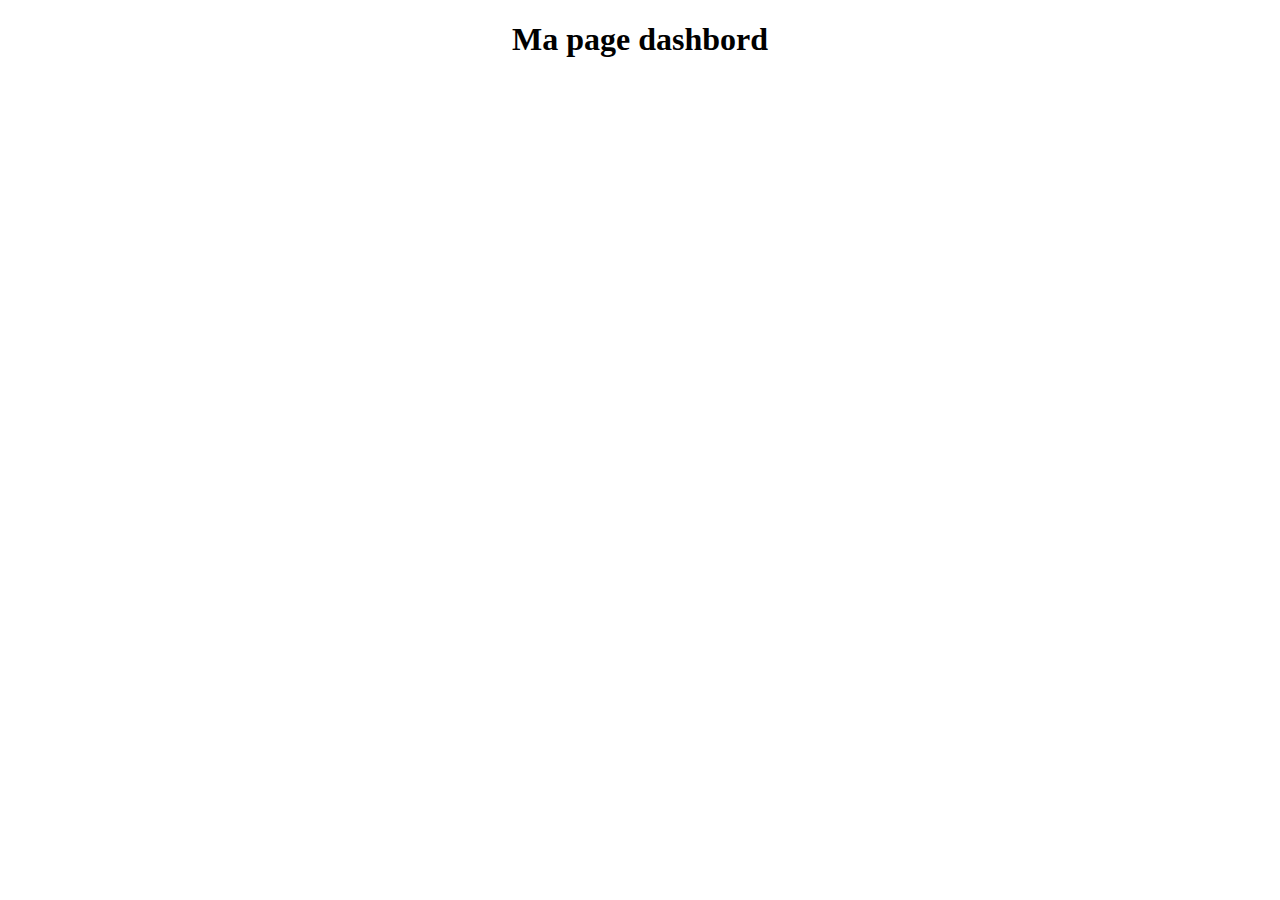
==== index.html @ f9341e6b "demo" ====
<!DOCTYPE html>
<html lang="en">
<head>
  <meta charset="UTF-8">
  <meta http-equiv="X-UA-Compatible" content="IE=edge">
  <meta name="viewport" content="width=device-width, initial-scale=1.0">
  <link rel="stylesheet" href="css/style.css">
  <link rel="stylesheet" href="css/all.min.css">
  <link rel="stylesheet" href="https://fonts.googleapis.com/css?family=Lato|Roboto|Montserrat|Jost|">

  <title>dashbord</title>
</head>
<body>

    <h1 style="text-align: center;">Ma page dashbord</h1>
  <script src="js/admin.js"></script>
</body>
</html>
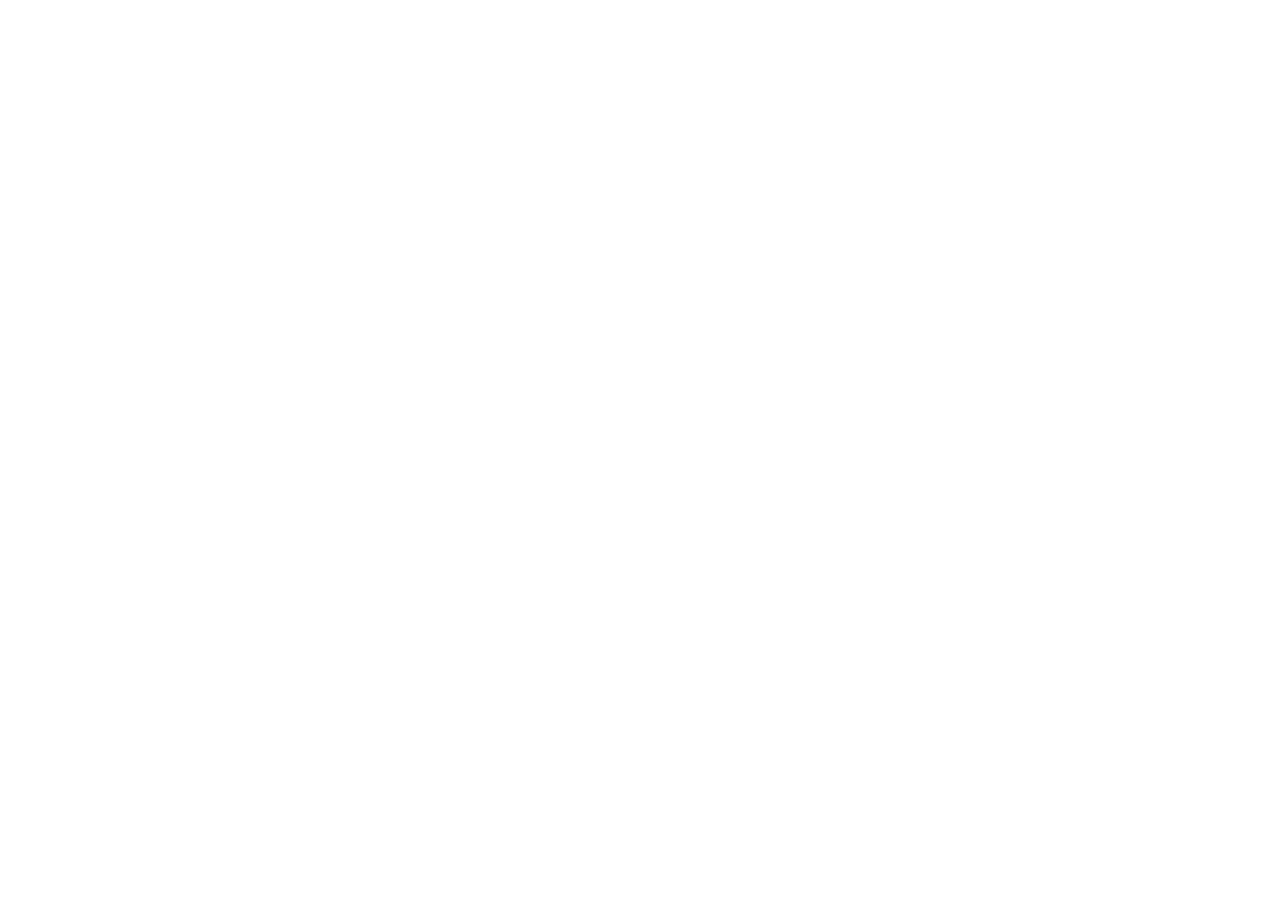
==== commit 2ff2a0f8: "demo" ====
--- a/index.html
+++ b/index.html
@@ -6,13 +6,15 @@
   <meta name="viewport" content="width=device-width, initial-scale=1.0">
   <link rel="stylesheet" href="css/style.css">
   <link rel="stylesheet" href="css/all.min.css">
-  <link rel="stylesheet" href="https://fonts.googleapis.com/css?family=Lato|Roboto|Montserrat|Jost|">
+  <link rel="stylesheet" href="https://fonts.googleapis.com/css?family=Lato|Poppins|Montserrat|Roboto|Nunito|">
 
   <title>dashbord</title>
 </head>
 <body>
+  
 
-    <h1 style="text-align: center;">Ma page dashbord</h1>
-  <script src="js/admin.js"></script>
+
+
+    <script src="js/admin.js"></script>
 </body>
 </html>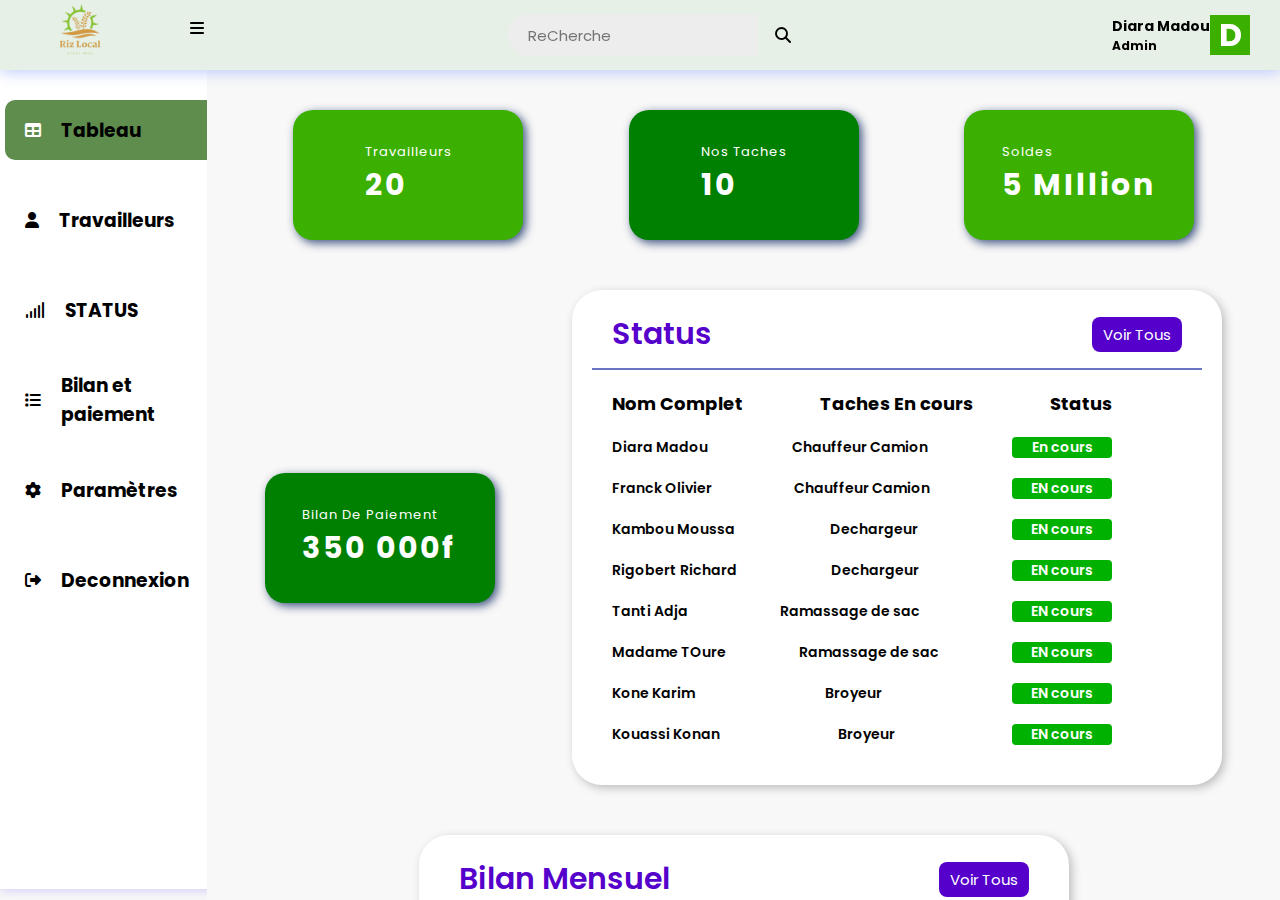
==== commit e0c82f03: "demo" ====
--- a/index.html
+++ b/index.html
@@ -5,16 +5,285 @@
   <meta http-equiv="X-UA-Compatible" content="IE=edge">
   <meta name="viewport" content="width=device-width, initial-scale=1.0">
   <link rel="stylesheet" href="css/style.css">
-  <link rel="stylesheet" href="css/all.min.css">
+  <link rel="stylesheet" href="https://cdnjs.cloudflare.com/ajax/libs/font-awesome/6.3.0/css/all.min.css">
   <link rel="stylesheet" href="https://fonts.googleapis.com/css?family=Lato|Poppins|Montserrat|Roboto|Nunito|">
 
+  <link rel="shortcut icon" href="image/logoDiara.jpg" type="image/x-icon" />
   <title>dashbord</title>
 </head>
 <body>
   
-
-
-
-    <script src="js/admin.js"></script>
+  
+  
+    <!-- Header -->
+    <header>
+  
+          <div class="logosec">
+              <div class="logo"><img width="100px"  height="100px" src="image/logo.png" alt=""></div>
+              <i class="fa-solid fa-bars icn menuicn"></i>
+          </div>
+      
+          <div class="searchbar">
+            <input type="text" placeholder="ReCherche">
+            <div class="searchbtn">
+              <i class="fa-solid fa-magnifying-glass"></i>
+            </div>
+          </div>
+      
+          <div class="message">
+            <div class="adminUser">
+                  <h3 >Diara Madou</h3>
+                  <h4>Admin</h4>
+            </div>
+            <div class="dp">
+            <h1>D</h1>
+            </div>
+          </div>
+  
+    </header>
+  
+
+
+    <!-- Navigation -->
+    <div class="main-container">
+      <div class="navcontainer">
+        <nav class="nav">
+            <div class="nav-upper-options">
+                <div class="nav-option option1">
+                  <i class="fa-solid fa-table"></i>
+                  <h3> <a href="html/admin.html">Tableau</a></h3>
+                </div>
+    
+                <div class="option2 nav-option">
+                  <i class="fa-solid fa-user"></i>
+                  <h3> <a href="html/tableau.html">Travailleurs</a></h3>
+                </div>
+                  <div class="nav-option option3">
+                    <i class="fa-solid fa-signal"></i>
+                    <h3> STATUS</h3>
+                  </div>
+        
+                  <div class="nav-option option4">
+                    <i class="fa-solid fa-list"></i>
+                    <h3> Bilan et paiement</h3>
+                  </div>
+        
+                
+        
+                  <div class="nav-option option6">
+                    <i class="fa-solid fa-gear"></i>
+                    <h3> Paramètres</h3>
+                  </div>
+        
+                  <div class="nav-option logout">
+                    <i class="fas fa-sign-out-alt"></i>
+                    <h3>Deconnexion</h3>
+                  </div>
+    
+            </div>
+        </nav>
+      </div>
+      
+      <div class="main">
+  
+        <div class="searchbar2">
+          <input type="text"
+            name=""
+            id=""
+            placeholder="Search">
+          <div class="searchbtn">
+          <img src=
+  "https://media.geeksforgeeks.org/wp-content/uploads/20221210180758/Untitled-design-(28).png"
+              class="icn srchicn"
+              alt="search-button">
+          </div>
+        </div>
+  
+        <div class="box-container">
+  
+          <div class="box box1">
+            <div class="text">
+              <h2 class="topic">Travailleurs</h2>
+              <h2 class="topic-heading">20</h2>
+            </div>
+  
+          
+          </div>
+  
+          <div class="box box2">
+            <div class="text">
+              <h2 class="topic">Nos Taches</h2>
+              <h2 class="topic-heading">10</h2>
+            </div>
+  
+        
+          </div>
+  
+          <div class="box box3">
+            <div class="text">
+              <h2 class="topic">Soldes</h2>
+              <h2 class="topic-heading">5 MIllion</h2>
+            </div>
+  
+          </div>
+  
+          <div class="box box4">
+            <div class="text">
+              <h2 class="topic">Bilan De Paiement </h2>
+              <h2 class="topic-heading">350 000f</h2>
+            </div>
+  
+           
+        </div>
+  
+        <div class="report-container">
+          <div class="report-header">
+            <h1 class="recent-Articles">Status</h1>
+            <button class="view">Voir Tous</button>
+          </div>
+  
+          <div class="report-body">
+            <div class="report-topic-heading">
+              <h3 class="t-op">Nom Complet</h3>
+              <h3 class="t-op">Taches En cours</h3>
+              
+              <h3 class="t-op">Status</h3>
+            </div>
+  
+            <div class="items">
+              <div class="item1">
+                <h3 class="t-op-nextlvl">Diara Madou</h3>
+                <h3 class="t-op-nextlvl">Chauffeur Camion</h3>
+               
+                <h3 class="t-op-nextlvl label-tag">En cours</h3>
+              </div>
+  
+              <div class="item1">
+                <h3 class="t-op-nextlvl">Franck Olivier</h3>
+                <h3 class="t-op-nextlvl">Chauffeur Camion</h3>
+               
+                <h3 class="t-op-nextlvl label-tag">EN cours</h3>
+              </div>
+  
+              <div class="item1">
+                <h3 class="t-op-nextlvl">Kambou Moussa</h3>
+                <h3 class="t-op-nextlvl">Dechargeur</h3>
+               
+                <h3 class="t-op-nextlvl label-tag">EN cours</h3>
+              </div>
+  
+              <div class="item1">
+                <h3 class="t-op-nextlvl">Rigobert Richard</h3>
+                <h3 class="t-op-nextlvl">Dechargeur</h3>
+             
+                <h3 class="t-op-nextlvl label-tag">EN cours</h3>
+              </div>
+  
+              <div class="item1">
+                <h3 class="t-op-nextlvl">Tanti Adja</h3>
+                <h3 class="t-op-nextlvl">Ramassage de sac</h3>
+                <h3 class="t-op-nextlvl label-tag">EN cours</h3>
+              </div>
+  
+              <div class="item1">
+                <h3 class="t-op-nextlvl">Madame TOure</h3>
+                <h3 class="t-op-nextlvl">Ramassage de sac</h3>
+                
+                <h3 class="t-op-nextlvl label-tag">EN cours</h3>
+              </div>
+  
+              <div class="item1">
+                <h3 class="t-op-nextlvl">Kone Karim</h3>
+                <h3 class="t-op-nextlvl">Broyeur</h3>
+               
+                <h3 class="t-op-nextlvl label-tag">EN cours</h3>
+              </div>
+  
+              <div class="item1">
+                <h3 class="t-op-nextlvl">Kouassi Konan</h3>
+                <h3 class="t-op-nextlvl">Broyeur</h3>
+              
+                <h3 class="t-op-nextlvl label-tag">EN cours</h3>
+              </div>
+  
+            
+            </div>
+          </div>
+        </div>
+        <div class="report-container">
+          <div class="report-header">
+            <h1 class="recent-Articles">Bilan Mensuel</h1>
+            <button class="view">Voir Tous</button>
+          </div>
+  
+          <div class="report-body">
+            <div class="report-topic-heading">
+              <h3 class="t-op">Nom Complet</h3>
+              
+              
+              <h3 class="t-op">Gain Mensuel</h3>
+            </div>
+  
+            <div class="items">
+              <div class="item1">
+                <h3 class="t-op-nextlvl">Diara Madou</h3>
+                <h3 class="t-op-nextlvl">30 000F</h3>
+               
+              
+              </div>
+  
+              <div class="item1">
+                <h3 class="t-op-nextlvl">KOnan Balo</h3>
+                <h3 class="t-op-nextlvl">60 000F</h3>
+              </div>
+  
+              <div class="item1">
+                <h3 class="t-op-nextlvl">Diara Siaka</h3>
+                <h3 class="t-op-nextlvl">23 000F</h3>
+               
+              
+              </div>
+  
+              <div class="item1">
+                <h3 class="t-op-nextlvl">Diom Niang</h3>
+                <h3 class="t-op-nextlvl">23 000F</h3>
+             
+              
+              </div>
+  
+              <div class="item1">
+                <h3 class="t-op-nextlvl">Demo 23</h3>
+                <h3 class="t-op-nextlvl">23 000F</h3>
+                
+              
+              </div>
+  
+              <div class="item1">
+                <h3 class="t-op-nextlvl">Couda Dm</h3>
+                <h3 class="t-op-nextlvl">23 000F</h3>
+                
+              
+              </div>
+  
+              <div class="item1">
+                <h3 class="t-op-nextlvl">Konan Berte</h3>
+                <h3 class="t-op-nextlvl">23 000F</h3>
+               
+              
+              </div>
+  
+          
+  
+            </div>
+          </div>
+        </div>
+      </div>
+    </div>
+  
+   
+  
+
+
+    <script src="js/script.js"></script>
 </body>
 </html>--- a/css/style.css
+++ b/css/style.css
@@ -0,0 +1,502 @@
+
+* {
+margin: 0;
+padding: 0;
+box-sizing: border-box;
+font-family: "Poppins", sans-serif;
+}
+:root {
+--background-color1: #fafaff;
+--background-color2: #ffffff;
+--background-color3: #ededed;
+--background-color4: #cad7fda4;
+--primary-color: #4b49ac;
+--secondary-color: #0c007d;
+--Border-color: #5F8D4E;
+--one-use-color: #3BB001;
+--two-use-color: #008000;
+}
+body {
+  background: #F8F8F8;;
+max-width: 100%;
+overflow-x: hidden;
+}
+/* Header */
+
+header {
+height: 70px;
+width: 100vw;
+padding: 0 30px;
+background-color: rgba(76, 175, 80, 0.1);
+position: fixed;
+z-index: 100;
+box-shadow: 1px 1px 15px rgba(161, 182, 253, 0.825);
+display: flex;
+justify-content: space-between;
+align-items: center;
+}
+
+.logo {
+font-size: 27px;
+font-weight: 600;
+color: rgb(47, 141, 70);
+}
+
+.icn {
+height: 30px;
+}
+.menuicn {
+cursor: pointer;
+display: none;
+}
+
+.searchbar,
+.message,
+.logosec {
+display: flex;
+align-items: center;
+justify-content: center;
+}
+
+.searchbar2 {
+display: none;
+}
+
+.logosec {
+gap: 60px;
+}
+
+.searchbar input {
+width: 250px;
+height: 42px;
+border-radius: 50px 0 0 50px;
+background-color: var(--background-color3);
+padding: 0 20px;
+font-size: 15px;
+outline: none;
+border: none;
+}
+.searchbtn {
+width: 50px;
+height: 42px;
+display: flex;
+align-items: center;
+justify-content: center;
+border-radius: 0px 50px 50px 0px;
+/* background-color: var(--secondary-color); */
+cursor: pointer;
+}
+z
+.message {
+gap: 40px;
+position: relative;
+cursor: pointer;
+}
+
+.dp {
+height: 40px;
+width: 40px;
+background-color: #3BB001;
+color: white;
+display: flex;
+align-items: center;
+justify-content: center;
+overflow: hidden;
+}
+
+/* Navigation */
+
+.adminUser{
+  font-size: 12px;
+}
+.main-container {
+display: flex;
+width: 100vw;
+position: relative;
+top: 70px;
+z-index: 1;
+}
+.dpicn {
+height: 42px;
+}
+
+.main {
+height: calc(100vh - 70px);
+width: 100%;
+overflow-y: scroll;
+overflow-x: hidden;
+padding: 40px 30px 30px 30px;
+}
+
+.main::-webkit-scrollbar-thumb {
+background-image:
+		linear-gradient(to bottom, rgb(0, 0, 85), rgb(0, 0, 50));
+}
+.main::-webkit-scrollbar {
+width: 5px;
+}
+.main::-webkit-scrollbar-track {
+background-color: #9e9e9eb2;
+}
+
+.box-container {
+display: flex;
+justify-content: space-evenly;
+align-items: center;
+flex-wrap: wrap;
+gap: 50px;
+}
+.nav {
+min-height: 91vh;
+width: 250px;
+background-color: var(--background-color2);
+position: absolute;
+top: 0px;
+left: 00;
+box-shadow: 1px 1px 10px rgba(198, 189, 248, 0.825);
+display: flex;
+flex-direction: column;
+justify-content: space-between;
+overflow: hidden;
+padding: 30px 0 20px 10px;
+}
+.navcontainer {
+height: calc(100vh - 70px);
+width: 250px;
+position: relative;
+overflow-y: scroll;
+overflow-x: hidden;
+transition: all 0.5s ease-in-out;
+}
+.navcontainer::-webkit-scrollbar {
+display: none;
+}
+.navclose {
+width: 80px;
+}
+.nav-option {
+width: 250px;
+height: 60px;
+display: flex;
+align-items: center;
+padding: 0 30px 0 20px;
+gap: 20px;
+transition: all 0.1s ease-in-out;
+}
+.nav-option:hover {
+border-left: 5px solid #dadada;
+background-color: #dadada;
+cursor: pointer;
+}
+.nav-img {
+height: 30px;
+}
+
+.nav-upper-options {
+display: flex;
+flex-direction: column;
+align-items: center;
+gap: 30px;
+}
+
+.option1 {
+/* border-left: 5px solid #010058af;// */
+background-color: var(--Border-color);
+color: white;
+border-radius: 10px;
+cursor: pointer;
+}
+.option1:hover {
+/* border-left: 5px solid #010058af; */
+background-color: var(--Border-color);
+}
+.nav-upper-options h3 a{
+  text-decoration: none;
+  color: black;
+}
+.box {
+height: 130px;
+width: 230px;
+border-radius: 20px;
+box-shadow: 3px 3px 10px rgba(0, 30, 87, 0.751);
+padding: 20px;
+display: flex;
+align-items: center;
+justify-content: space-around;
+cursor: pointer;
+transition: transform 0.3s ease-in-out;
+}
+.box:hover {
+transform: scale(1.08);
+}
+
+.box:nth-child(1) {
+background-color: var(--one-use-color);
+}
+.box:nth-child(2) {
+background-color: var(--two-use-color);
+}
+.box:nth-child(3) {
+background-color: var(--one-use-color);
+}
+.box:nth-child(4) {
+background-color: var(--two-use-color);
+}
+
+.box img {
+height: 50px;
+}
+.box .text {
+color: white;
+}
+.topic {
+font-size: 13px;
+font-weight: 400;
+letter-spacing: 1px;
+}
+
+.topic-heading {
+font-size: 30px;
+letter-spacing: 3px;
+}
+
+.report-container {
+min-height: 300px;
+max-width: 650px;
+background-color: #ffffff;
+border-radius: 30px;
+box-shadow: 3px 3px 10px rgb(188, 188, 188);
+padding: 0px 20px 20px 20px;
+}
+.report-header {
+height: 80px;
+width: 100%;
+display: flex;
+align-items: center;
+justify-content: space-between;
+padding: 20px 20px 10px 20px;
+border-bottom: 2px solid rgba(0, 20, 151, 0.59);
+}
+
+.recent-Articles {
+font-size: 30px;
+font-weight: 600;
+color: #5500cb;
+}
+
+.view {
+height: 35px;
+width: 90px;
+border-radius: 8px;
+background-color: #5500cb;
+color: white;
+font-size: 15px;
+border: none;
+cursor: pointer;
+}
+
+.report-body {
+max-width: 760px;
+overflow-x: auto;
+padding: 20px;
+}
+.report-topic-heading,
+.item1 {
+width: 500px;
+display: flex;
+justify-content: space-between;
+align-items: center;
+}
+.t-op {
+font-size: 18px;
+letter-spacing: 0px;
+}
+
+.items {
+width: 760px;
+margin-top: 15px;
+}
+
+.item1 {
+margin-top: 20px;
+}
+.t-op-nextlvl {
+font-size: 14px;
+letter-spacing: 0px;
+font-weight: 600;
+}
+
+.label-tag {
+width: 100px;
+text-align: center;
+background-color: rgb(0, 177, 0);
+color: white;
+border-radius: 4px;
+}
+
+
+/* Responsive CSS Here */
+@media screen and (max-width: 950px) {
+  .nav-img {
+    height: 25px;
+  }
+  .nav-option {
+    gap: 30px;
+  }
+  .nav-option h3 {
+    font-size: 15px;
+  }
+  .report-topic-heading,
+  .item1,
+  .items {
+    width: 800px;
+  }
+  .fa-bars{
+    display: block;
+  }
+  }
+  
+  @media screen and (max-width: 850px) {
+  .nav-img {
+    height: 30px;
+  }
+  .nav-option {
+    gap: 30px;
+  }
+  .nav-option h3 {
+    font-size: 20px;
+  }
+  .report-topic-heading,
+  .item1,
+  .items {
+    width: 700px;
+  }
+  .navcontainer {
+    width: 100vw;
+    position: absolute;
+    transition: all 0.6s ease-in-out;
+    top: 0;
+    left: -100vw;
+  }
+  .nav {
+    width: 100%;
+    position: absolute;
+  }
+  .navclose {
+    left: 00px;
+  }
+  .searchbar {
+    display: none;
+  }
+  .main {
+    padding: 40px 30px 30px 30px;
+  }
+  .searchbar2 {
+    width: 100%;
+    display: flex;
+    margin: 0 0 40px 0;
+    justify-content: center;
+  }
+  .searchbar2 input {
+    width: 250px;
+    height: 42px;
+    border-radius: 50px 0 0 50px;
+    background-color: var(--background-color3);
+    padding: 0 20px;
+    font-size: 15px;
+    border: 2px solid var(--secondary-color);
+  }
+  }
+  
+  @media screen and (max-width: 490px) {
+  .message {
+    display: none;
+  }
+  .logosec {
+    width: 100%;
+    justify-content: space-between;
+  }
+  .logo {
+    font-size: 20px;
+  }
+  .menuicn {
+    display: none;
+  }
+  .nav-img {
+    height: 25px;
+  }
+  .nav-option {
+    gap: 25px;
+  }
+  .nav-option h3 {
+    font-size: 12px;
+  }
+  .nav-upper-options {
+    gap: 15px;
+  }
+  .recent-Articles {
+    font-size: 20px;
+  }
+  .report-topic-heading,
+  .item1,
+  .items {
+    width: 550px;
+  }
+  }
+  
+  @media screen and (max-width: 400px) {
+  .recent-Articles {
+    font-size: 17px;
+  }
+  .view {
+    width: 60px;
+    font-size: 10px;
+    height: 27px;
+  }
+  .report-header {
+    height: 60px;
+    padding: 10px 10px 5px 10px;
+  }
+  .searchbtn img {
+    height: 20px;
+  }
+  }
+  
+  @media screen and (max-width: 320px) {
+  .recent-Articles {
+    font-size: 12px;
+  }
+  .view {
+    width: 50px;
+    font-size: 8px;
+    height: 27px;
+  }
+  .report-header {
+    height: 60px;
+    padding: 10px 5px 5px 5px;
+  }
+  .t-op {
+    font-size: 12px;
+  }
+  .t-op-nextlvl {
+    font-size: 10px;
+  }
+  .report-topic-heading,
+  .item1,
+  .items {
+    width: 300px;
+  }
+  .report-body {
+    padding: 10px;
+  }
+  .label-tag {
+    width: 70px;
+  }
+  .searchbtn {
+    width: 40px;
+  }
+  .searchbar2 input {
+    width: 180px;
+  }
+  }
+  